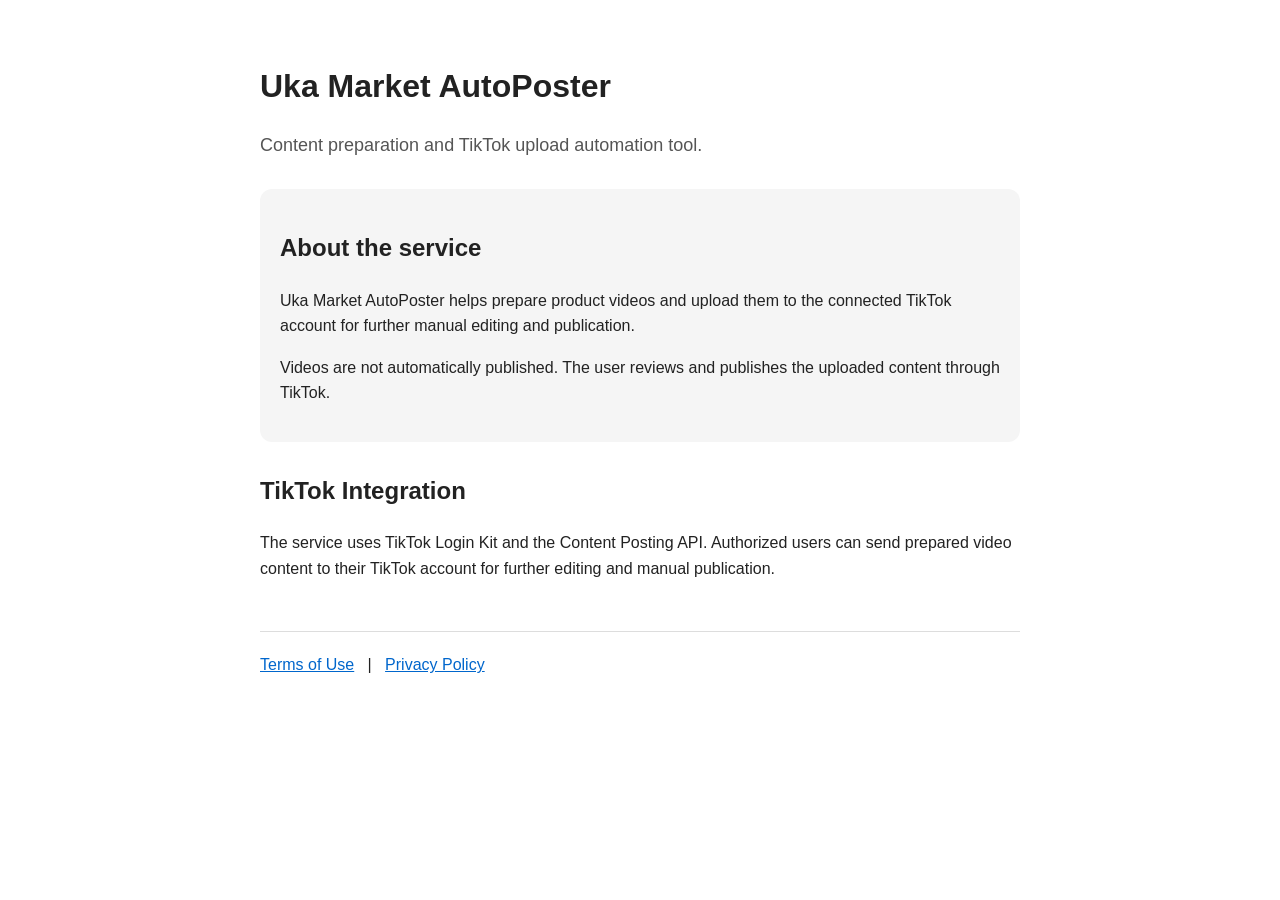
==== index.html @ 3c8a4f8c "Create index.html" ====
<!DOCTYPE html>
<html lang="en">
<head>
  <meta charset="UTF-8">
  <meta name="viewport" content="width=device-width, initial-scale=1.0">
  <title>Uka Market AutoPoster</title>
  <style>
    body {
      font-family: Arial, sans-serif;
      max-width: 760px;
      margin: 0 auto;
      padding: 40px 24px;
      line-height: 1.6;
      color: #222;
    }
    h1 {
      margin-bottom: 8px;
    }
    .subtitle {
      color: #555;
      font-size: 18px;
    }
    .box {
      background: #f5f5f5;
      padding: 20px;
      border-radius: 12px;
      margin: 30px 0;
    }
    a {
      color: #0066cc;
    }
    footer {
      margin-top: 50px;
      padding-top: 20px;
      border-top: 1px solid #ddd;
    }
  </style>
</head>
<body>

  <h1>Uka Market AutoPoster</h1>
  <p class="subtitle">Content preparation and TikTok upload automation tool.</p>

  <div class="box">
    <h2>About the service</h2>
    <p>
      Uka Market AutoPoster helps prepare product videos and upload them
      to the connected TikTok account for further manual editing and publication.
    </p>
    <p>
      Videos are not automatically published. The user reviews and publishes
      the uploaded content through TikTok.
    </p>
  </div>

  <h2>TikTok Integration</h2>
  <p>
    The service uses TikTok Login Kit and the Content Posting API.
    Authorized users can send prepared video content to their TikTok account
    for further editing and manual publication.
  </p>

  <footer>
    <a href="terms.html">Terms of Use</a>
    &nbsp; | &nbsp;
    <a href="privacy.html">Privacy Policy</a>
  </footer>

</body>
  </html>
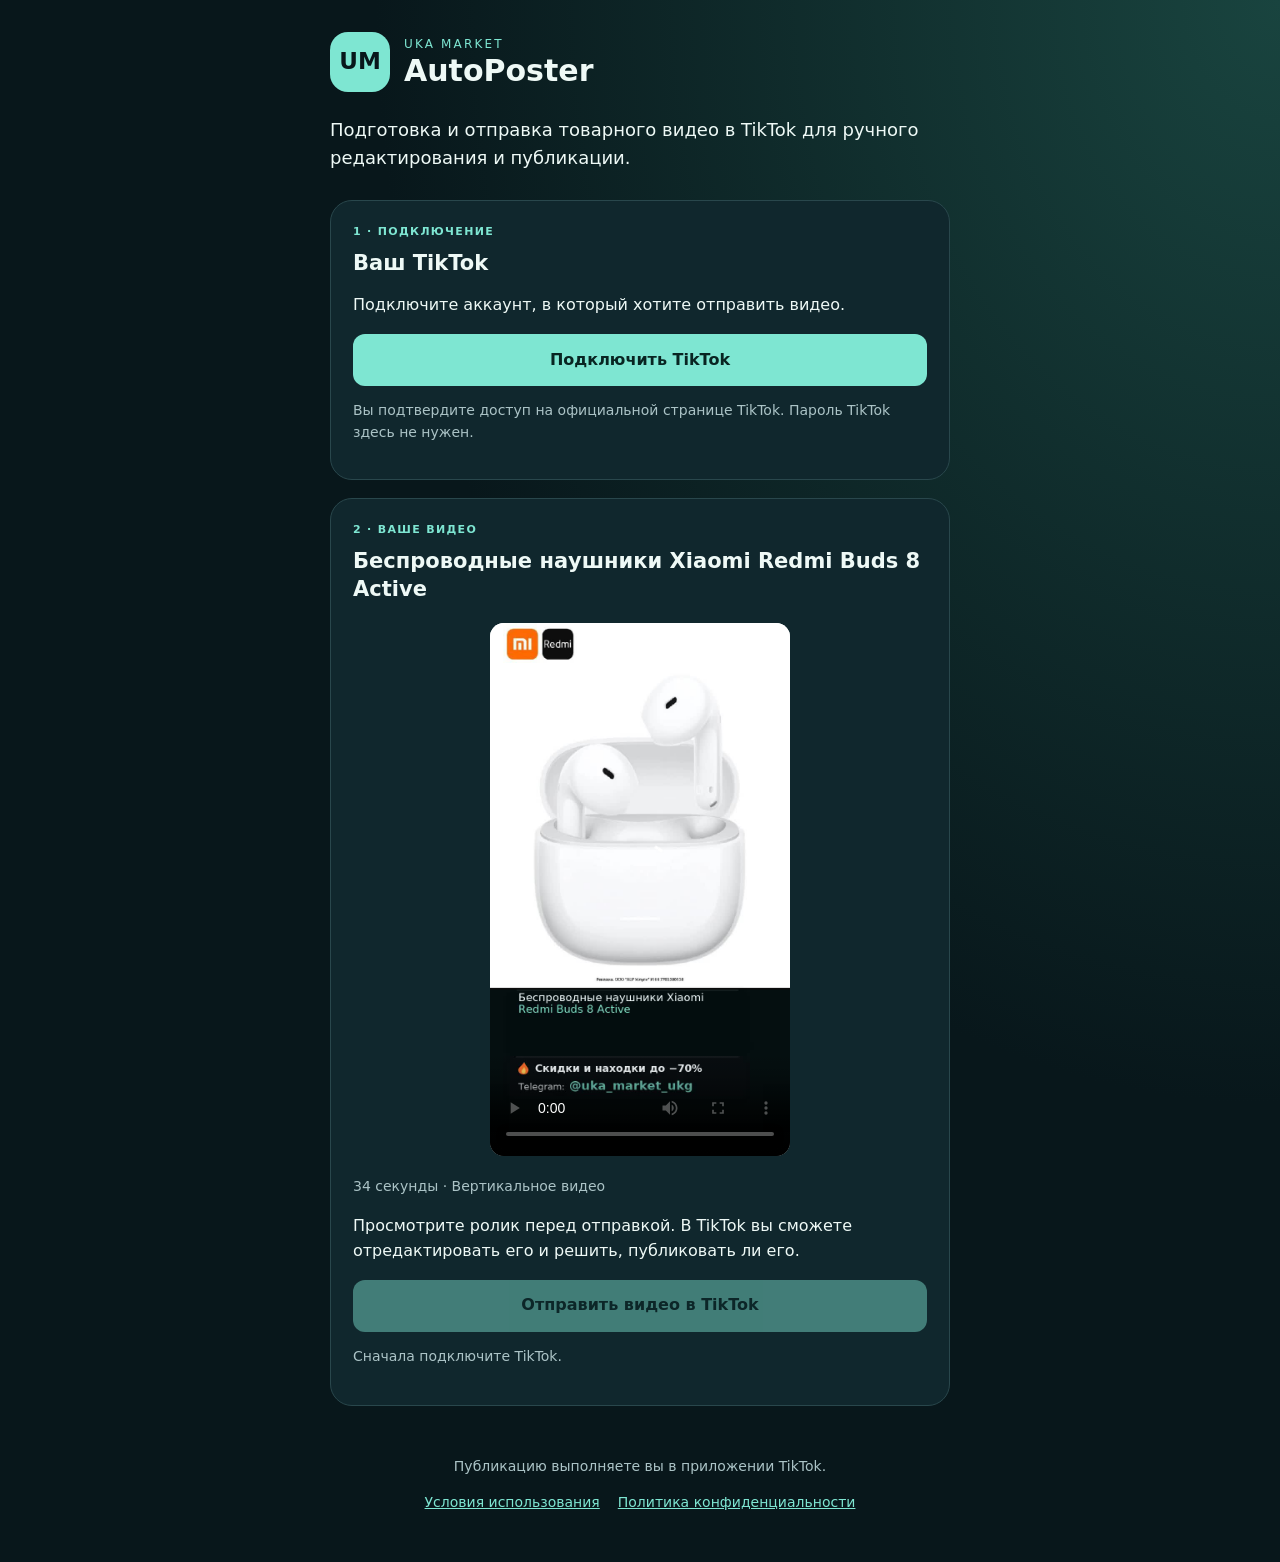
==== commit 3657f77c: "Add mobile TikTok review workflow with explicit upload confirmation" ====
--- a/index.html
+++ b/index.html
@@ -1,70 +1,38 @@
-<!DOCTYPE html>
-<html lang="en">
+<!doctype html>
+<html lang="ru">
 <head>
-  <meta charset="UTF-8">
-  <meta name="viewport" content="width=device-width, initial-scale=1.0">
-  <title>Uka Market AutoPoster</title>
-  <style>
-    body {
-      font-family: Arial, sans-serif;
-      max-width: 760px;
-      margin: 0 auto;
-      padding: 40px 24px;
-      line-height: 1.6;
-      color: #222;
-    }
-    h1 {
-      margin-bottom: 8px;
-    }
-    .subtitle {
-      color: #555;
-      font-size: 18px;
-    }
-    .box {
-      background: #f5f5f5;
-      padding: 20px;
-      border-radius: 12px;
-      margin: 30px 0;
-    }
-    a {
-      color: #0066cc;
-    }
-    footer {
-      margin-top: 50px;
-      padding-top: 20px;
-      border-top: 1px solid #ddd;
-    }
-  </style>
+<meta charset="utf-8"><meta name="viewport" content="width=device-width,initial-scale=1">
+<meta name="referrer" content="no-referrer">
+<meta http-equiv="Content-Security-Policy" content="default-src 'self'; script-src 'self'; style-src 'self'; connect-src https://uka-market-tiktok.nurpeisovbg847.workers.dev; img-src 'self' https:; media-src 'self'; object-src 'none'; base-uri 'self'; form-action 'none'">
+<meta name="description" content="Подготовка и отправка товарного видео в TikTok для ручного редактирования и публикации.">
+<title>Uka Market AutoPoster</title><link rel="stylesheet" href="review.css">
+<script type="module" src="review.mjs"></script>
 </head>
 <body>
-
-  <h1>Uka Market AutoPoster</h1>
-  <p class="subtitle">Content preparation and TikTok upload automation tool.</p>
-
-  <div class="box">
-    <h2>About the service</h2>
-    <p>
-      Uka Market AutoPoster helps prepare product videos and upload them
-      to the connected TikTok account for further manual editing and publication.
-    </p>
-    <p>
-      Videos are not automatically published. The user reviews and publishes
-      the uploaded content through TikTok.
-    </p>
-  </div>
-
-  <h2>TikTok Integration</h2>
-  <p>
-    The service uses TikTok Login Kit and the Content Posting API.
-    Authorized users can send prepared video content to their TikTok account
-    for further editing and manual publication.
-  </p>
-
-  <footer>
-    <a href="terms.html">Terms of Use</a>
-    &nbsp; | &nbsp;
-    <a href="privacy.html">Privacy Policy</a>
-  </footer>
-
-</body>
-  </html>
+<main>
+<header><span class="logo" aria-hidden="true">UM</span><div><p class="eyebrow">UKA MARKET</p><h1>AutoPoster</h1></div></header>
+<p class="intro">Подготовка и отправка товарного видео в TikTok для ручного редактирования и публикации.</p>
+<section class="card" aria-labelledby="connection-title">
+<div class="step">1 · ПОДКЛЮЧЕНИЕ</div><h2 id="connection-title">Ваш TikTok</h2>
+<p id="connection" role="status">Подключите аккаунт, в который хотите отправить видео.</p>
+<div id="profile" class="profile" hidden><img id="avatar" alt="Аватар TikTok" width="52" height="52" referrerpolicy="no-referrer"><strong id="display-name"></strong></div>
+<button id="connect" type="button">Подключить TikTok</button>
+<p class="hint">Вы подтвердите доступ на официальной странице TikTok. Пароль TikTok здесь не нужен.</p>
+</section>
+<section class="card" aria-labelledby="video-title">
+<div class="step">2 · ВАШЕ ВИДЕО</div><h2 id="video-title">Беспроводные наушники Xiaomi Redmi Buds 8 Active</h2>
+<div class="video-wrap"><video id="demo-video" controls playsinline preload="metadata" poster="demo-poster.jpg" aria-label="Предпросмотр демонстрационного товарного видео"><source src="demo.mp4" type="video/mp4"></video></div>
+<p class="hint">34 секунды · Вертикальное видео</p>
+<p>Просмотрите ролик перед отправкой. В TikTok вы сможете отредактировать его и решить, публиковать ли его.</p>
+<button id="upload" type="button" disabled>Отправить видео в TikTok</button>
+<p id="job-message" class="hint">Сначала подключите TikTok.</p>
+<progress id="progress" max="100" hidden aria-label="Отправка видео"></progress>
+<p id="upload-status" role="status" aria-live="polite"></p>
+<div id="success" class="success" hidden><strong>Видео отправлено в TikTok.</strong><p>Откройте уведомление TikTok, чтобы отредактировать и опубликовать видео.</p><p class="hint">TikTok → Входящие → уведомление о готовом видео → редактор.</p></div>
+<button id="check-status" type="button" class="secondary" hidden>Проверить статус</button>
+</section>
+<p id="notice" class="notice" role="alert" hidden></p>
+<footer><p>Публикацию выполняете вы в приложении TikTok.</p><nav aria-label="Правовая информация"><a href="terms.html">Условия использования</a><a href="privacy.html">Политика конфиденциальности</a></nav></footer>
+</main>
+<dialog id="confirmation" aria-labelledby="confirmation-title"><h2 id="confirmation-title">Отправить это видео?</h2><p>Ролик будет отправлен в подключённый аккаунт TikTok. Публикация выполняется вручную в приложении TikTok.</p><label class="consent"><input id="consent" type="checkbox"> Я просмотрел(а) видео, имею право использовать материалы и подтверждаю отправку.</label><div class="actions"><button id="confirm-send" type="button" disabled>Подтвердить отправку</button><button id="cancel-send" type="button" class="secondary">Отмена</button></div></dialog>
+</body></html>
--- a/review.css
+++ b/review.css
@@ -0,0 +1 @@
+:root{color-scheme:dark;--bg:#08171b;--card:#10272d;--ink:#eef9f6;--muted:#abc3c6;--accent:#7ee6d2}*{box-sizing:border-box}[hidden]{display:none!important}body{margin:0;background:radial-gradient(at 100% 0,#19443f,var(--bg) 50%);color:var(--ink);font:16px/1.55 system-ui,-apple-system,sans-serif}main{max-width:660px;margin:auto;padding:32px 20px 48px}header{display:flex;align-items:center;gap:14px}.logo{display:grid;place-items:center;flex:none;width:60px;height:60px;border-radius:18px;background:var(--accent);color:var(--bg);font-size:23px;font-weight:850}.eyebrow{margin:0;letter-spacing:.18em;font-size:12px;color:var(--accent)}h1{margin:0;font-size:30px;line-height:1.2}h2{font-size:21px;line-height:1.3;margin:10px 0 14px}.intro{font-size:18px;margin:24px 0 28px}.card{border:1px solid #29474c;border-radius:22px;background:var(--card);padding:22px;margin:18px 0}.step{font-size:11px;letter-spacing:.12em;font-weight:750;color:var(--accent)}.hint,footer{font-size:14px;color:var(--muted)}button{width:100%;min-height:52px;border:0;border-radius:12px;padding:13px 15px;background:var(--accent);color:#082522;font:700 16px/1.4 system-ui;cursor:pointer;touch-action:manipulation}button:disabled{opacity:.45;cursor:default}.secondary{background:transparent;border:1px solid #66858a;color:var(--ink)}button:focus-visible,a:focus-visible,input:focus-visible{outline:3px solid white;outline-offset:4px}.profile{display:flex;gap:12px;align-items:center;margin:18px 0}.profile img{border-radius:50%;object-fit:cover}.profile strong{overflow-wrap:anywhere}.video-wrap{width:min(100%,300px);margin:20px auto;background:#fff;border-radius:14px;overflow:hidden;aspect-ratio:9/16}video{width:100%;height:100%;display:block;object-fit:contain}progress{width:100%;height:10px;accent-color:var(--accent);margin-top:20px}.success{border-left:3px solid var(--accent);background:#153d35;padding:16px;margin:20px 0;border-radius:8px}.notice{background:#4b2824;color:#ffe7de;padding:15px;border-radius:12px}footer{text-align:center;padding-top:18px}nav{display:flex;justify-content:center;gap:18px;flex-wrap:wrap}a{color:var(--accent)}dialog{width:min(92vw,460px);max-height:90dvh;overflow:auto;background:var(--card);color:var(--ink);border:1px solid #577d80;border-radius:20px;padding:24px}dialog::backdrop{background:#000b}.consent{display:flex;align-items:flex-start;gap:12px;margin:20px 0}.consent input{flex:none;width:22px;height:22px;accent-color:var(--accent)}.actions{display:grid;gap:10px}@media(max-width:380px){main{padding:22px 12px}.card{padding:17px}h1{font-size:26px}h2{font-size:19px}}
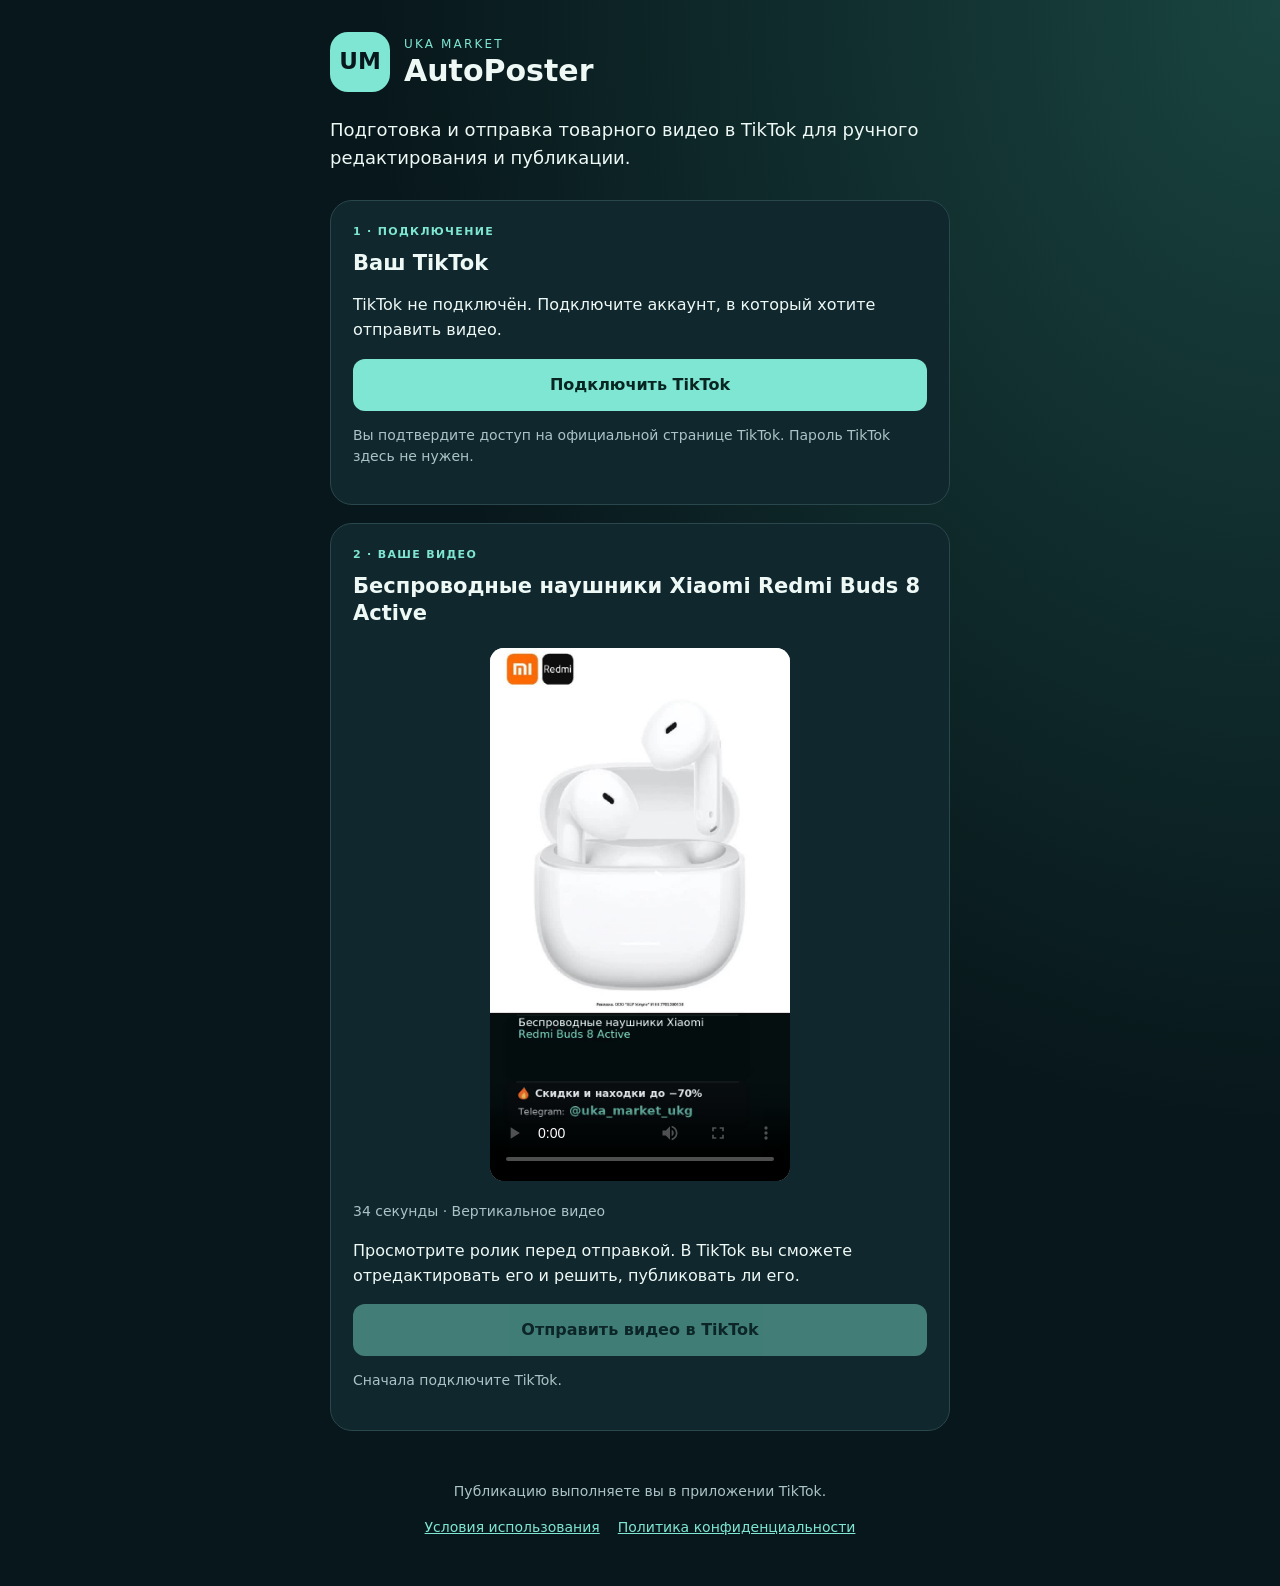
==== commit 5a25df33: "Add browser-only Review session reset without changing server tokens" ====
--- a/index.html
+++ b/index.html
@@ -6,7 +6,7 @@
 <meta http-equiv="Content-Security-Policy" content="default-src 'self'; script-src 'self'; style-src 'self'; connect-src https://uka-market-tiktok.nurpeisovbg847.workers.dev; img-src 'self' https:; media-src 'self'; object-src 'none'; base-uri 'self'; form-action 'none'">
 <meta name="description" content="Подготовка и отправка товарного видео в TikTok для ручного редактирования и публикации.">
 <title>Uka Market AutoPoster</title><link rel="stylesheet" href="review.css">
-<script type="module" src="review.mjs"></script>
+<script type="module" src="review.mjs?v=session-reset-1"></script>
 </head>
 <body>
 <main>
@@ -14,9 +14,10 @@
 <p class="intro">Подготовка и отправка товарного видео в TikTok для ручного редактирования и публикации.</p>
 <section class="card" aria-labelledby="connection-title">
 <div class="step">1 · ПОДКЛЮЧЕНИЕ</div><h2 id="connection-title">Ваш TikTok</h2>
-<p id="connection" role="status">Подключите аккаунт, в который хотите отправить видео.</p>
+<p id="connection" role="status">TikTok не подключён. Подключите аккаунт, в который хотите отправить видео.</p>
 <div id="profile" class="profile" hidden><img id="avatar" alt="Аватар TikTok" width="52" height="52" referrerpolicy="no-referrer"><strong id="display-name"></strong></div>
 <button id="connect" type="button">Подключить TikTok</button>
+<button id="reset-session" type="button" class="secondary" hidden>Начать подключение заново</button>
 <p class="hint">Вы подтвердите доступ на официальной странице TikTok. Пароль TikTok здесь не нужен.</p>
 </section>
 <section class="card" aria-labelledby="video-title">
